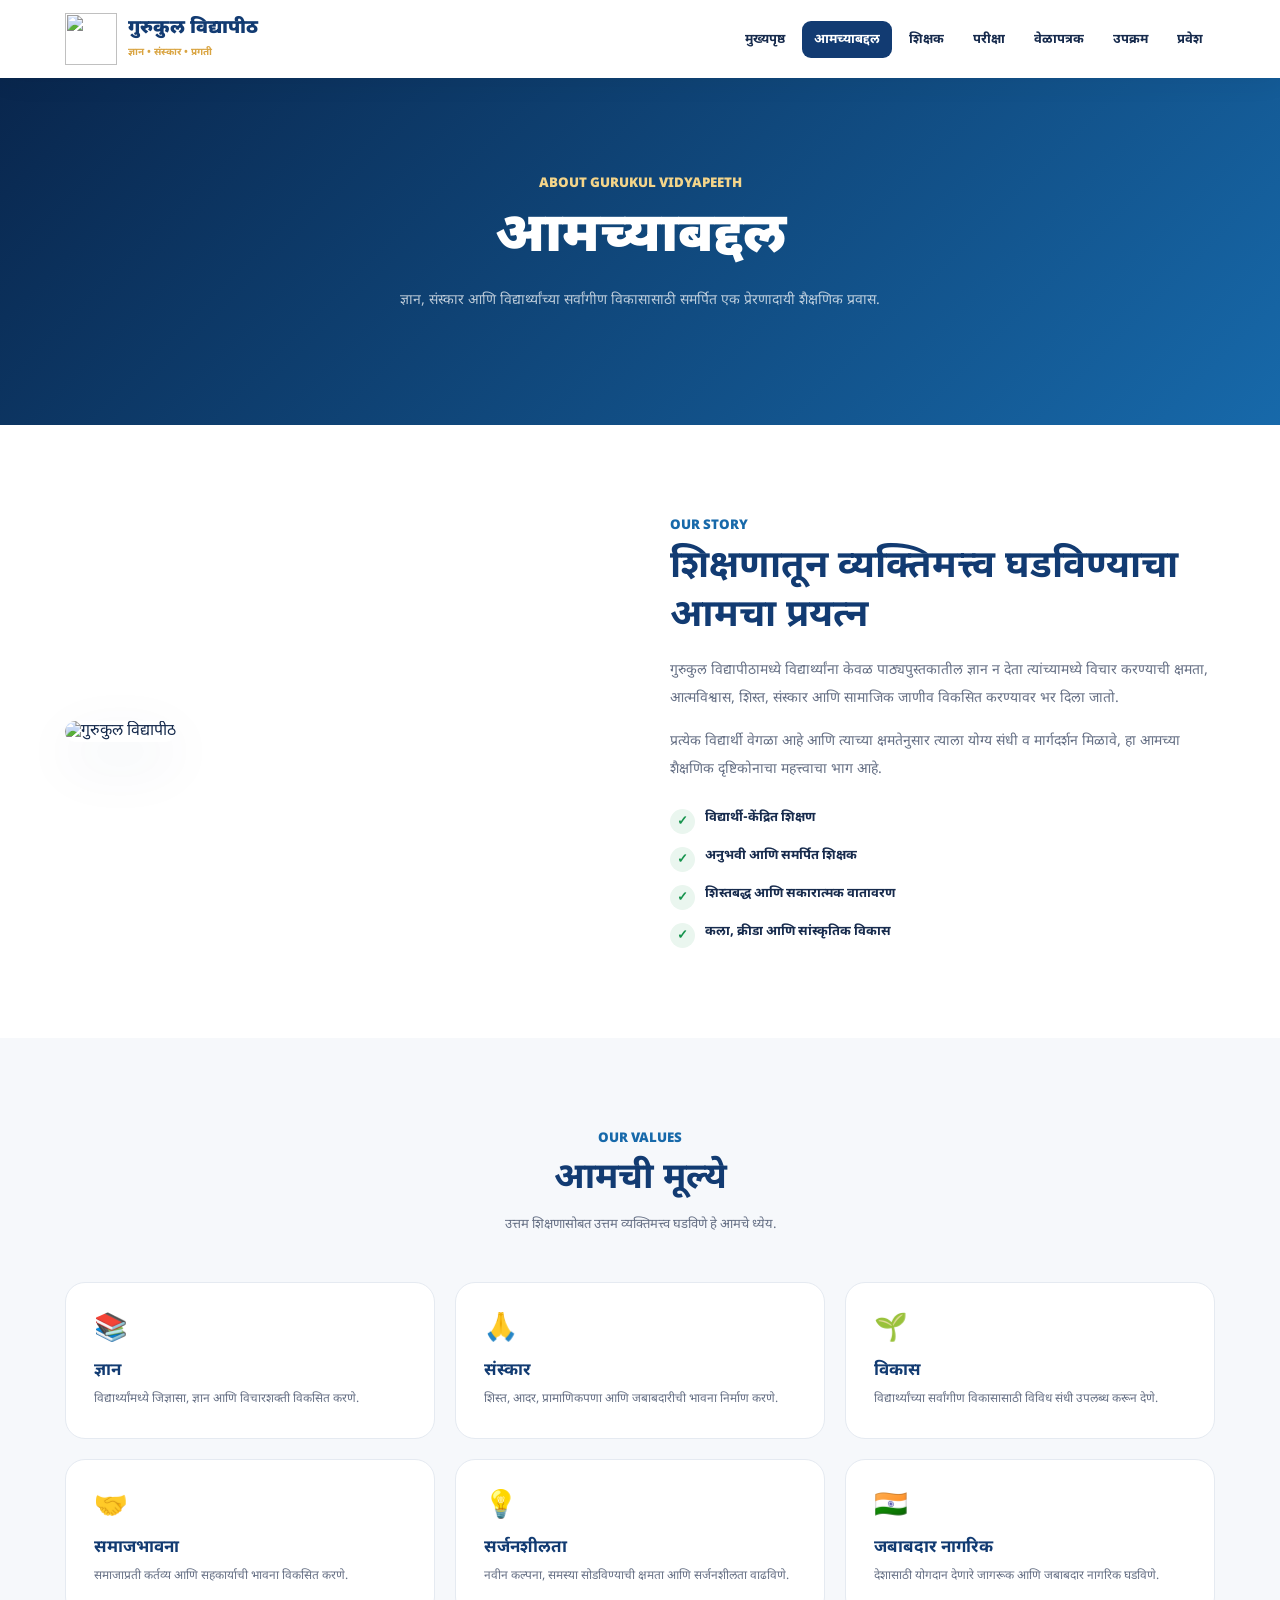
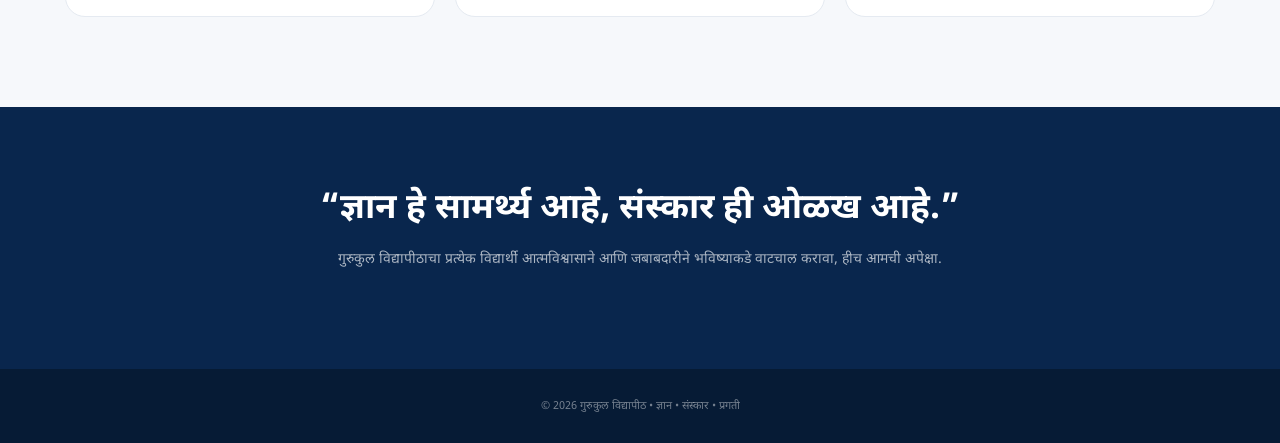
==== about.html @ 1b7b6c36 "Add files via upload" ====
<!DOCTYPE html>
<html lang="mr">
<head>
<meta charset="UTF-8">
<meta name="viewport" content="width=device-width, initial-scale=1.0">
<title>आमच्याबद्दल | गुरुकुल विद्यापीठ</title>
<link href="https://fonts.googleapis.com/css2?family=Noto+Sans+Devanagari:wght@400;500;600;700;800;900&display=swap" rel="stylesheet">

<style>
*{box-sizing:border-box;margin:0;padding:0}
html{scroll-behavior:smooth}
body{font-family:"Noto Sans Devanagari",sans-serif;color:#172b4d;background:#fff}
a{text-decoration:none;color:inherit}
.container{width:min(1150px,92%);margin:auto}
.navbar{height:78px;background:white;display:flex;align-items:center;box-shadow:0 5px 25px #0000000d;position:sticky;top:0;z-index:10}
.nav-inner{width:min(1150px,92%);margin:auto;display:flex;justify-content:space-between;align-items:center}
.brand{display:flex;gap:11px;align-items:center}
.logo{width:52px;height:52px;object-fit:contain}
.brand h1{font-size:19px;color:#123b72;font-weight:900}.brand span{font-size:10px;color:#d9a441;font-weight:700}
.nav{display:flex;gap:5px}.nav a{padding:10px 12px;font-size:13px;font-weight:700}.nav a:hover{color:#1769aa}.nav .active{background:#123b72;color:#fff;border-radius:9px}
.menu{display:none;border:0;background:#edf4fb;padding:10px;border-radius:10px;font-size:21px}
.hero{padding:95px 0;background:linear-gradient(135deg,#09264d,#1769aa);color:white;text-align:center}.hero small{color:#f4d58a;font-weight:900}.hero h2{font-size:55px;margin-top:8px;font-weight:900}.hero p{max-width:650px;margin:15px auto;line-height:1.9;color:#ffffffb8;font-size:14px}
.section{padding:90px 0}.grid{display:grid;grid-template-columns:1fr 1fr;gap:60px;align-items:center}.image{height:480px;width:100%;object-fit:cover;border-radius:25px;box-shadow:0 20px 60px #123b7215}
.content small{color:#1769aa;font-weight:900}.content h2{font-size:38px;color:#123b72;margin-top:8px;line-height:1.3}.content p{font-size:14px;color:#667085;line-height:2;margin-top:15px}
.points{display:grid;gap:13px;margin-top:25px}.point{display:flex;gap:10px;font-size:13px;font-weight:700}.check{width:25px;height:25px;background:#eaf6ef;color:#15934c;border-radius:50%;display:grid;place-items:center;flex:none}
.vision{background:#f6f8fb}.heading{text-align:center;max-width:700px;margin:0 auto 45px}.heading small{color:#1769aa;font-weight:900}.heading h2{font-size:36px;color:#123b72;margin-top:7px}.heading p{font-size:13px;color:#667085;line-height:1.8;margin-top:10px}
.cards{display:grid;grid-template-columns:repeat(3,1fr);gap:20px}.card{background:white;border:1px solid #e5eaf1;border-radius:20px;padding:28px;transition:.3s}.card:hover{transform:translateY(-8px);box-shadow:0 20px 50px #123b7215}.icon{font-size:27px}.card h3{color:#123b72;font-size:17px;margin-top:13px}.card p{color:#667085;font-size:12px;line-height:1.8;margin-top:7px}
.quote{padding:80px 0;background:#09264d;color:white;text-align:center}.quote h2{font-size:35px}.quote p{max-width:700px;margin:15px auto;color:#ffffffa8;line-height:1.9;font-size:14px}
footer{background:#061b35;color:#ffffff70;padding:30px;text-align:center;font-size:11px}
@media(max-width:800px){.nav{display:none;position:absolute;top:78px;left:4%;right:4%;background:white;padding:10px;border-radius:15px;box-shadow:0 20px 50px #0002;flex-direction:column}.nav.open{display:flex}.menu{display:block}.grid{grid-template-columns:1fr}.cards{grid-template-columns:1fr 1fr}}
@media(max-width:550px){.cards{grid-template-columns:1fr}.hero h2{font-size:38px}.section{padding:60px 0}.image{height:350px}.content h2{font-size:30px}}
</style>
</head>

<body>

<header class="navbar">
<div class="nav-inner">
<a href="index.html" class="brand"><img src="images/LOGO.jpg" class="logo"><div><h1>गुरुकुल विद्यापीठ</h1><span>ज्ञान • संस्कार • प्रगती</span></div></a>
<button class="menu" onclick="toggle()">☰</button>
<nav class="nav" id="nav">
<a href="index.html">मुख्यपृष्ठ</a>
<a href="about.html" class="active">आमच्याबद्दल</a>
<a href="teachers.html">शिक्षक</a>
<a href="exams.html">परीक्षा</a>
<a href="timetable.html">वेळापत्रक</a>
<a href="events.html">उपक्रम</a>
<a href="admission.html">प्रवेश</a>
</nav>
</div>
</header>

<section class="hero">
<div class="container">
<small>ABOUT GURUKUL VIDYAPEETH</small>
<h2>आमच्याबद्दल</h2>
<p>ज्ञान, संस्कार आणि विद्यार्थ्यांच्या सर्वांगीण विकासासाठी समर्पित एक प्रेरणादायी शैक्षणिक प्रवास.</p>
</div>
</section>

<section class="section">
<div class="container">
<div class="grid">

<div>
<img src="images/t5.jpeg" class="image" alt="गुरुकुल विद्यापीठ">
</div>

<div class="content">
<small>OUR STORY</small>
<h2>शिक्षणातून व्यक्तिमत्त्व घडविण्याचा आमचा प्रयत्न</h2>
<p>
गुरुकुल विद्यापीठामध्ये विद्यार्थ्यांना केवळ पाठ्यपुस्तकातील ज्ञान न देता त्यांच्यामध्ये विचार करण्याची क्षमता, आत्मविश्वास, शिस्त, संस्कार आणि सामाजिक जाणीव विकसित करण्यावर भर दिला जातो.
</p>
<p>
प्रत्येक विद्यार्थी वेगळा आहे आणि त्याच्या क्षमतेनुसार त्याला योग्य संधी व मार्गदर्शन मिळावे, हा आमच्या शैक्षणिक दृष्टिकोनाचा महत्त्वाचा भाग आहे.
</p>

<div class="points">
<div class="point"><span class="check">✓</span> विद्यार्थी-केंद्रित शिक्षण</div>
<div class="point"><span class="check">✓</span> अनुभवी आणि समर्पित शिक्षक</div>
<div class="point"><span class="check">✓</span> शिस्तबद्ध आणि सकारात्मक वातावरण</div>
<div class="point"><span class="check">✓</span> कला, क्रीडा आणि सांस्कृतिक विकास</div>
</div>
</div>

</div>
</div>
</section>

<section class="section vision">
<div class="container">

<div class="heading">
<small>OUR VALUES</small>
<h2>आमची मूल्ये</h2>
<p>उत्तम शिक्षणासोबत उत्तम व्यक्तिमत्त्व घडविणे हे आमचे ध्येय.</p>
</div>

<div class="cards">

<div class="card"><div class="icon">📚</div><h3>ज्ञान</h3><p>विद्यार्थ्यांमध्ये जिज्ञासा, ज्ञान आणि विचारशक्ती विकसित करणे.</p></div>
<div class="card"><div class="icon">🙏</div><h3>संस्कार</h3><p>शिस्त, आदर, प्रामाणिकपणा आणि जबाबदारीची भावना निर्माण करणे.</p></div>
<div class="card"><div class="icon">🌱</div><h3>विकास</h3><p>विद्यार्थ्यांच्या सर्वांगीण विकासासाठी विविध संधी उपलब्ध करून देणे.</p></div>
<div class="card"><div class="icon">🤝</div><h3>समाजभावना</h3><p>समाजाप्रती कर्तव्य आणि सहकार्याची भावना विकसित करणे.</p></div>
<div class="card"><div class="icon">💡</div><h3>सर्जनशीलता</h3><p>नवीन कल्पना, समस्या सोडविण्याची क्षमता आणि सर्जनशीलता वाढविणे.</p></div>
<div class="card"><div class="icon">🇮🇳</div><h3>जबाबदार नागरिक</h3><p>देशासाठी योगदान देणारे जागरूक आणि जबाबदार नागरिक घडविणे.</p></div>

</div>
</div>
</section>

<section class="quote">
<div class="container">
<h2>“ज्ञान हे सामर्थ्य आहे, संस्कार ही ओळख आहे.”</h2>
<p>गुरुकुल विद्यापीठाचा प्रत्येक विद्यार्थी आत्मविश्वासाने आणि जबाबदारीने भविष्याकडे वाटचाल करावा, हीच आमची अपेक्षा.</p>
</div>
</section>

<footer>© 2026 गुरुकुल विद्यापीठ • ज्ञान • संस्कार • प्रगती</footer>

<script>
function toggle(){document.getElementById("nav").classList.toggle("open")}
</script>
</body>
</html>
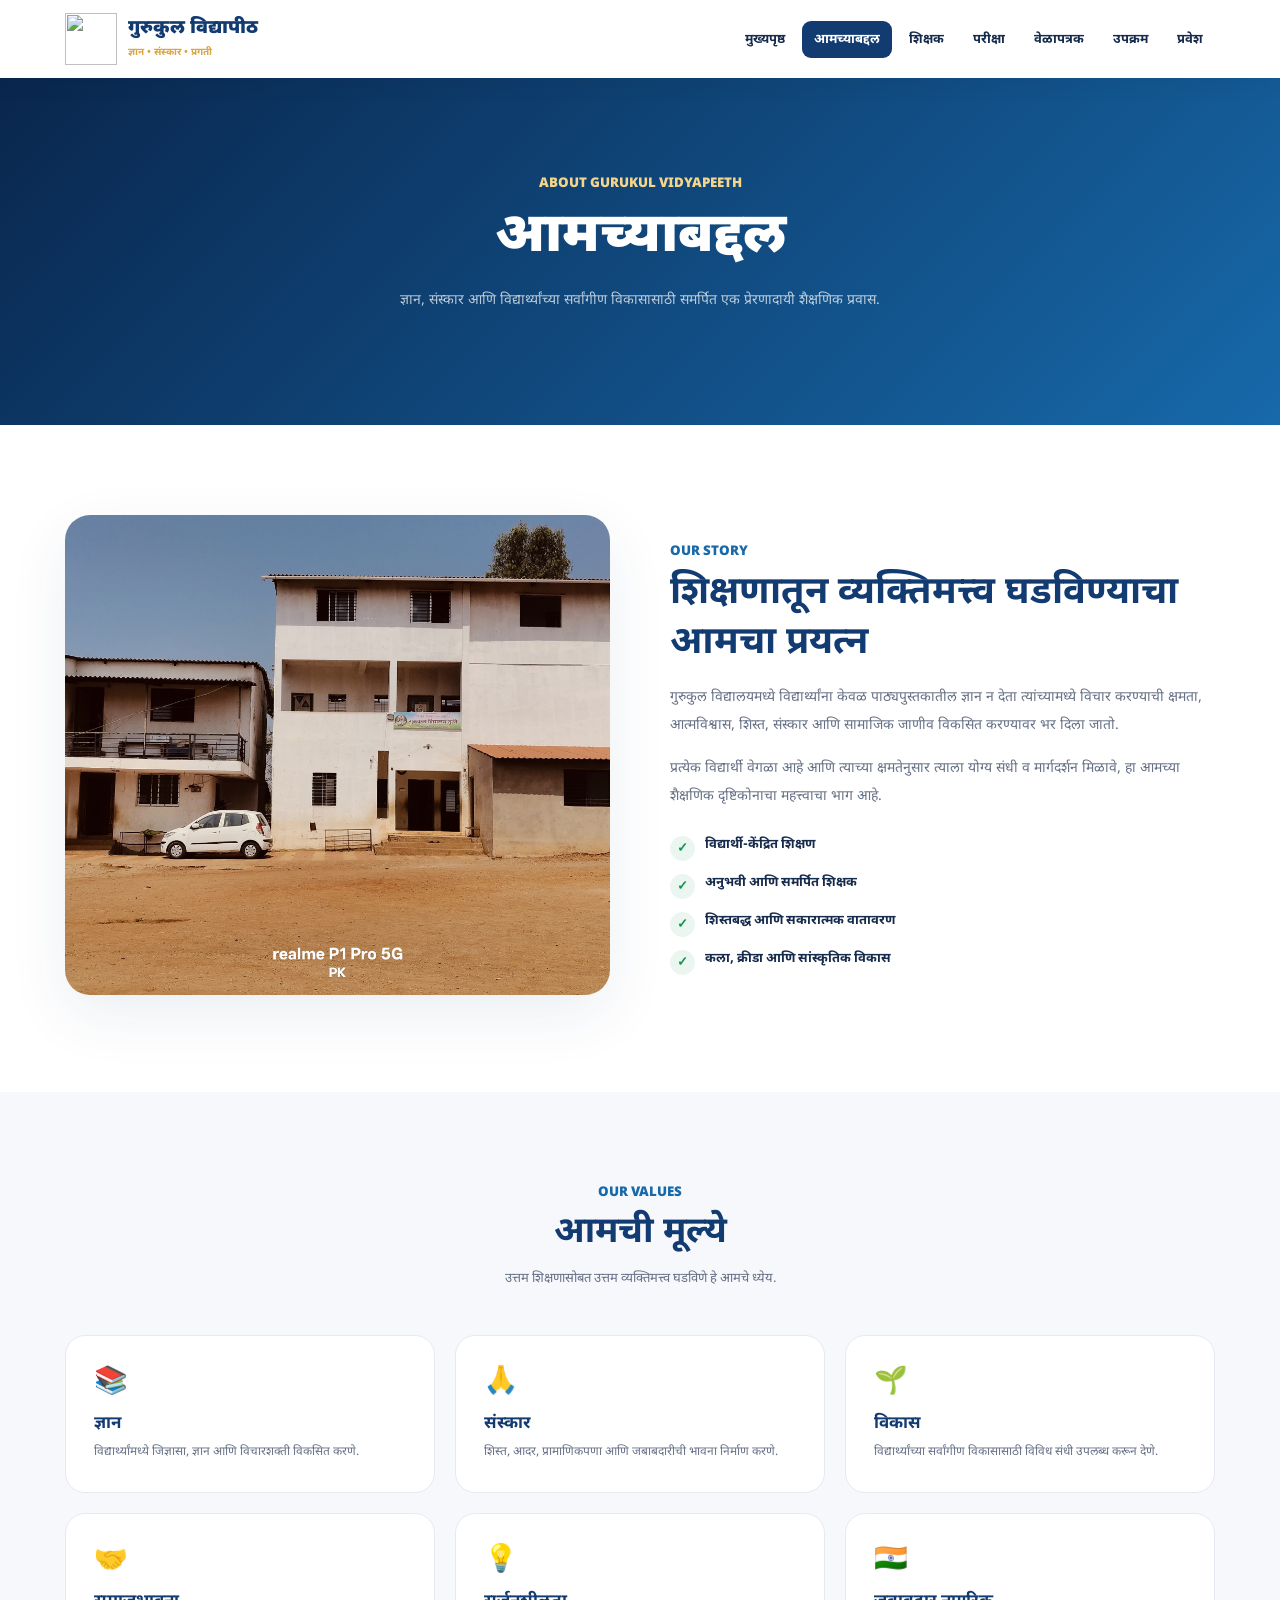
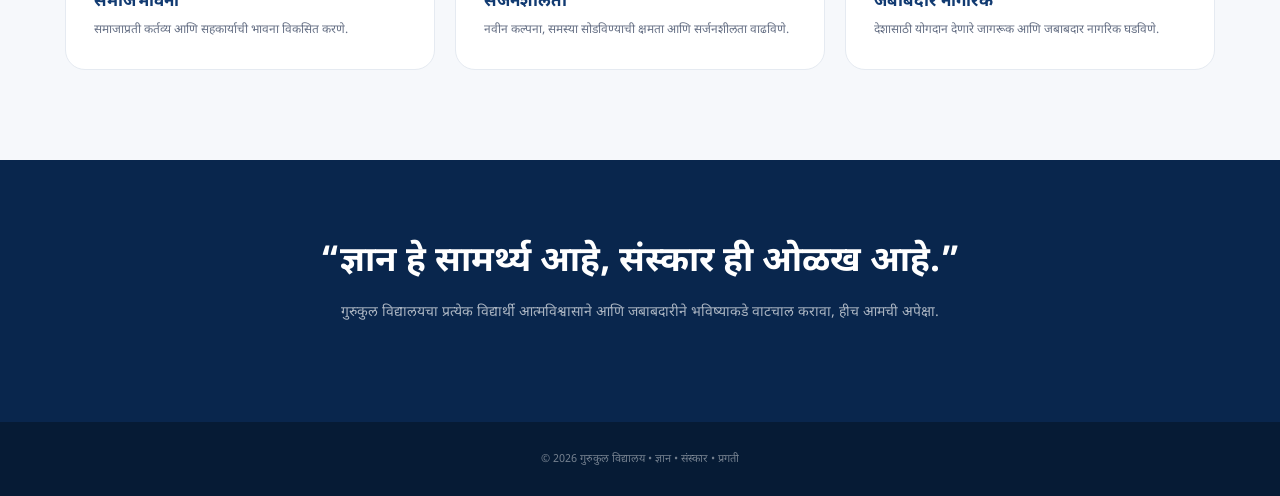
==== commit bec0289e: "Update about.html" ====
--- a/about.html
+++ b/about.html
@@ -4,7 +4,7 @@
 <head>
 <meta charset="UTF-8">
 <meta name="viewport" content="width=device-width, initial-scale=1.0">
-<title>आमच्याबद्दल | गुरुकुल विद्यापीठ</title>
+<title>आमच्याबद्दल | गुरुकुल विद्यालय</title>
 <link href="https://fonts.googleapis.com/css2?family=Noto+Sans+Devanagari:wght@400;500;600;700;800;900&display=swap" rel="stylesheet">
 
 <style>
@@ -71,7 +71,7 @@
 <small>OUR STORY</small>
 <h2>शिक्षणातून व्यक्तिमत्त्व घडविण्याचा आमचा प्रयत्न</h2>
 <p>
-गुरुकुल विद्यापीठामध्ये विद्यार्थ्यांना केवळ पाठ्यपुस्तकातील ज्ञान न देता त्यांच्यामध्ये विचार करण्याची क्षमता, आत्मविश्वास, शिस्त, संस्कार आणि सामाजिक जाणीव विकसित करण्यावर भर दिला जातो.
+गुरुकुल विद्यालयमध्ये विद्यार्थ्यांना केवळ पाठ्यपुस्तकातील ज्ञान न देता त्यांच्यामध्ये विचार करण्याची क्षमता, आत्मविश्वास, शिस्त, संस्कार आणि सामाजिक जाणीव विकसित करण्यावर भर दिला जातो.
 </p>
 <p>
 प्रत्येक विद्यार्थी वेगळा आहे आणि त्याच्या क्षमतेनुसार त्याला योग्य संधी व मार्गदर्शन मिळावे, हा आमच्या शैक्षणिक दृष्टिकोनाचा महत्त्वाचा भाग आहे.
@@ -114,11 +114,11 @@
 <section class="quote">
 <div class="container">
 <h2>“ज्ञान हे सामर्थ्य आहे, संस्कार ही ओळख आहे.”</h2>
-<p>गुरुकुल विद्यापीठाचा प्रत्येक विद्यार्थी आत्मविश्वासाने आणि जबाबदारीने भविष्याकडे वाटचाल करावा, हीच आमची अपेक्षा.</p>
+<p>गुरुकुल विद्यालयचा प्रत्येक विद्यार्थी आत्मविश्वासाने आणि जबाबदारीने भविष्याकडे वाटचाल करावा, हीच आमची अपेक्षा.</p>
 </div>
 </section>
 
-<footer>© 2026 गुरुकुल विद्यापीठ • ज्ञान • संस्कार • प्रगती</footer>
+<footer>© 2026 गुरुकुल विद्यालय • ज्ञान • संस्कार • प्रगती</footer>
 
 <script>
 function toggle(){document.getElementById("nav").classList.toggle("open")}
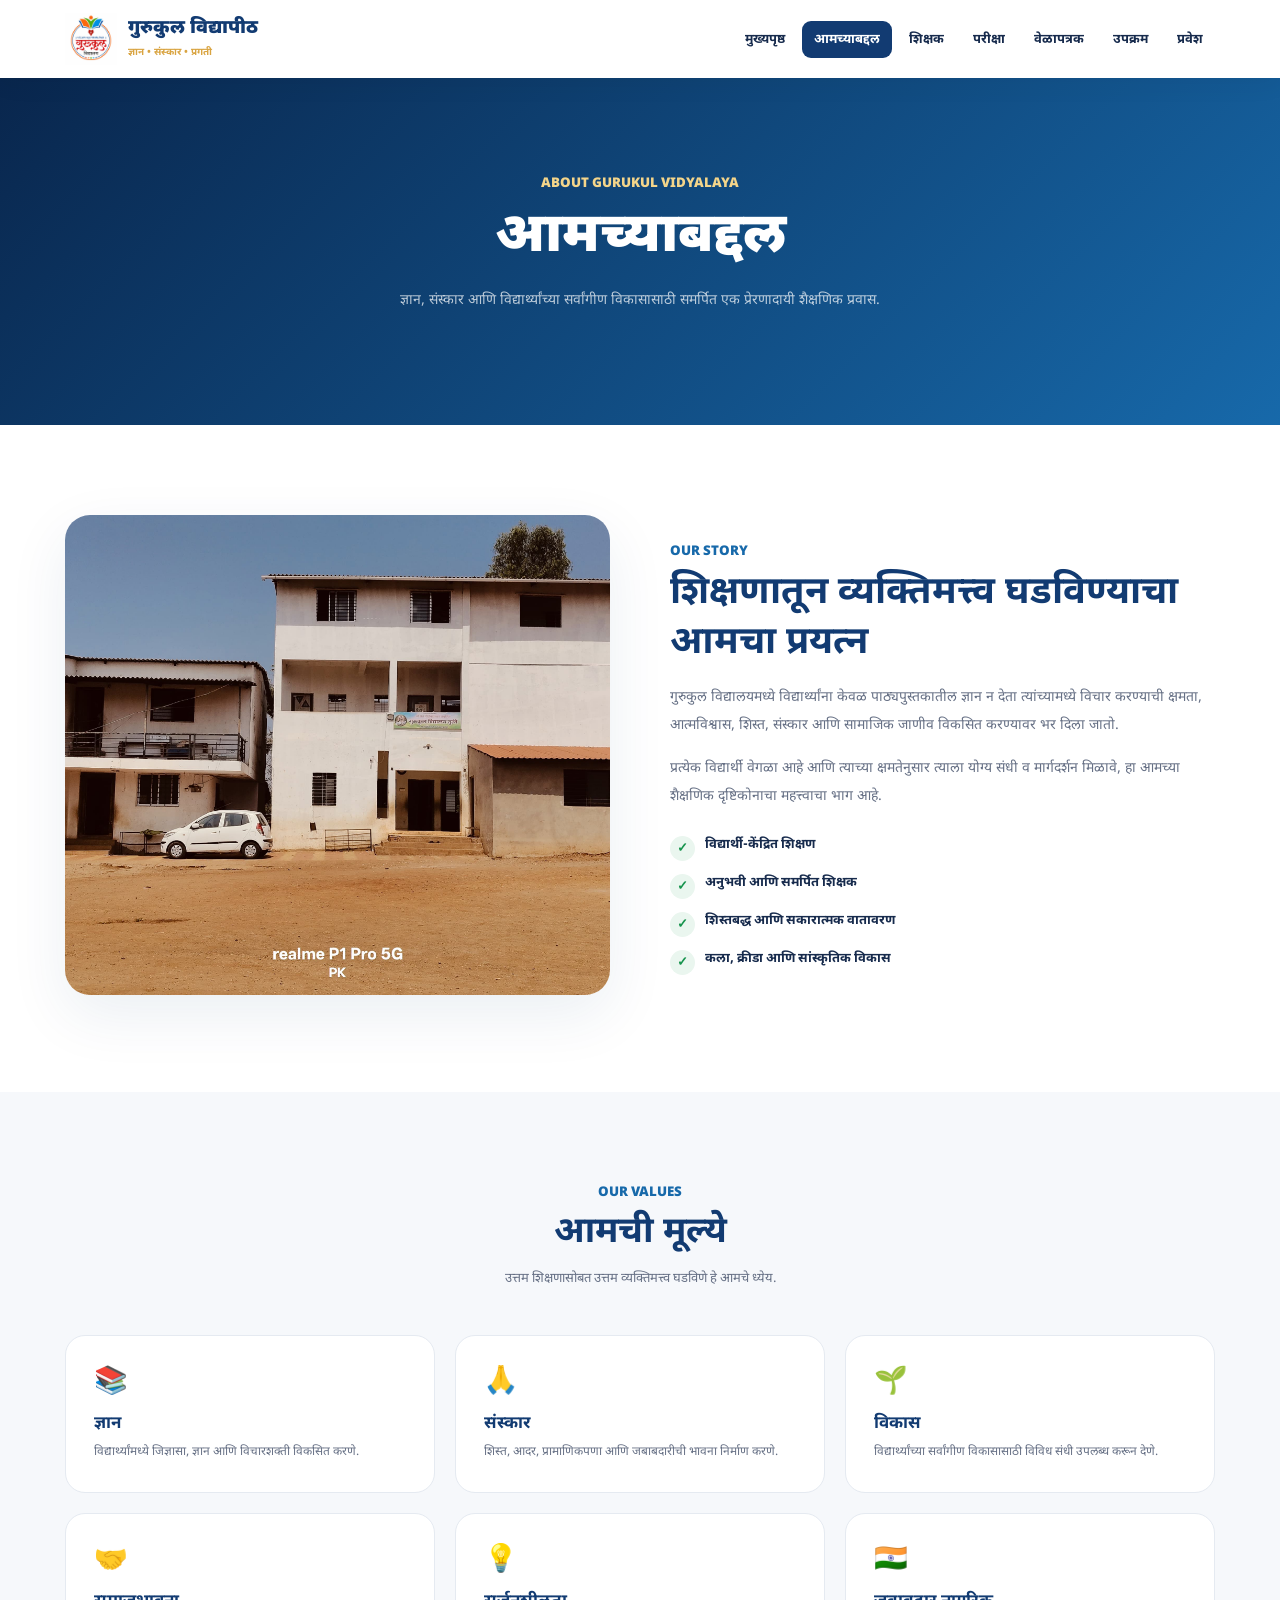
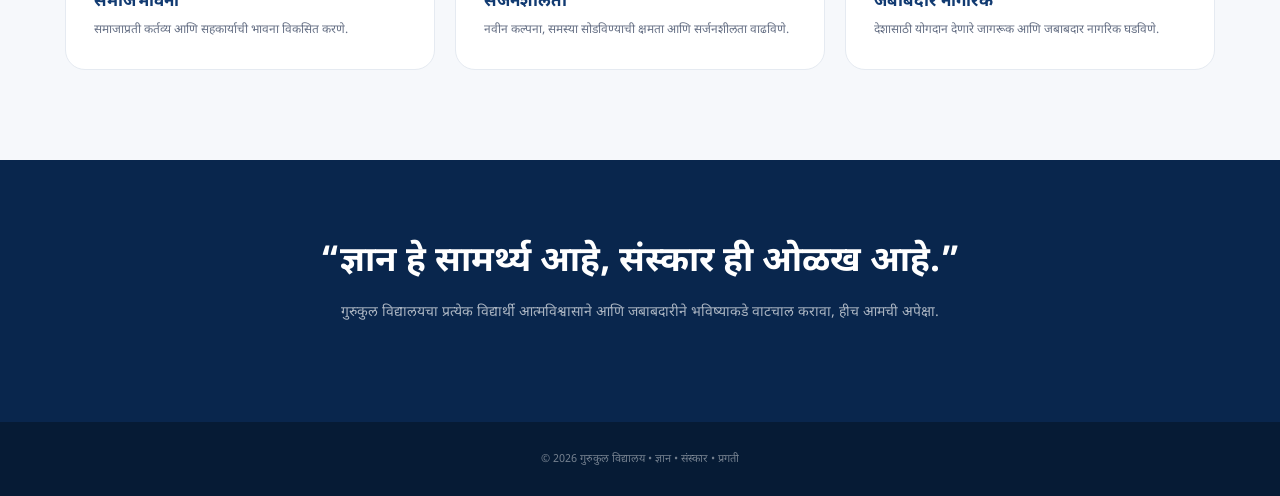
==== commit 770941d1: "Update about.html" ====
--- a/about.html
+++ b/about.html
@@ -37,7 +37,7 @@
 
 <header class="navbar">
 <div class="nav-inner">
-<a href="index.html" class="brand"><img src="images/LOGO.jpg" class="logo"><div><h1>गुरुकुल विद्यापीठ</h1><span>ज्ञान • संस्कार • प्रगती</span></div></a>
+<a href="index.html" class="brand"><img src="images/logo.jpeg" class="logo"><div><h1>गुरुकुल विद्यापीठ</h1><span>ज्ञान • संस्कार • प्रगती</span></div></a>
 <button class="menu" onclick="toggle()">☰</button>
 <nav class="nav" id="nav">
 <a href="index.html">मुख्यपृष्ठ</a>
@@ -53,7 +53,7 @@
 
 <section class="hero">
 <div class="container">
-<small>ABOUT GURUKUL VIDYAPEETH</small>
+<small>ABOUT GURUKUL VIDYALAYA</small>
 <h2>आमच्याबद्दल</h2>
 <p>ज्ञान, संस्कार आणि विद्यार्थ्यांच्या सर्वांगीण विकासासाठी समर्पित एक प्रेरणादायी शैक्षणिक प्रवास.</p>
 </div>
@@ -64,7 +64,7 @@
 <div class="grid">
 
 <div>
-<img src="images/t5.jpeg" class="image" alt="गुरुकुल विद्यापीठ">
+<img src="images/t5.jpeg" class="image" alt="गुरुकुल विद्यालय">
 </div>
 
 <div class="content">
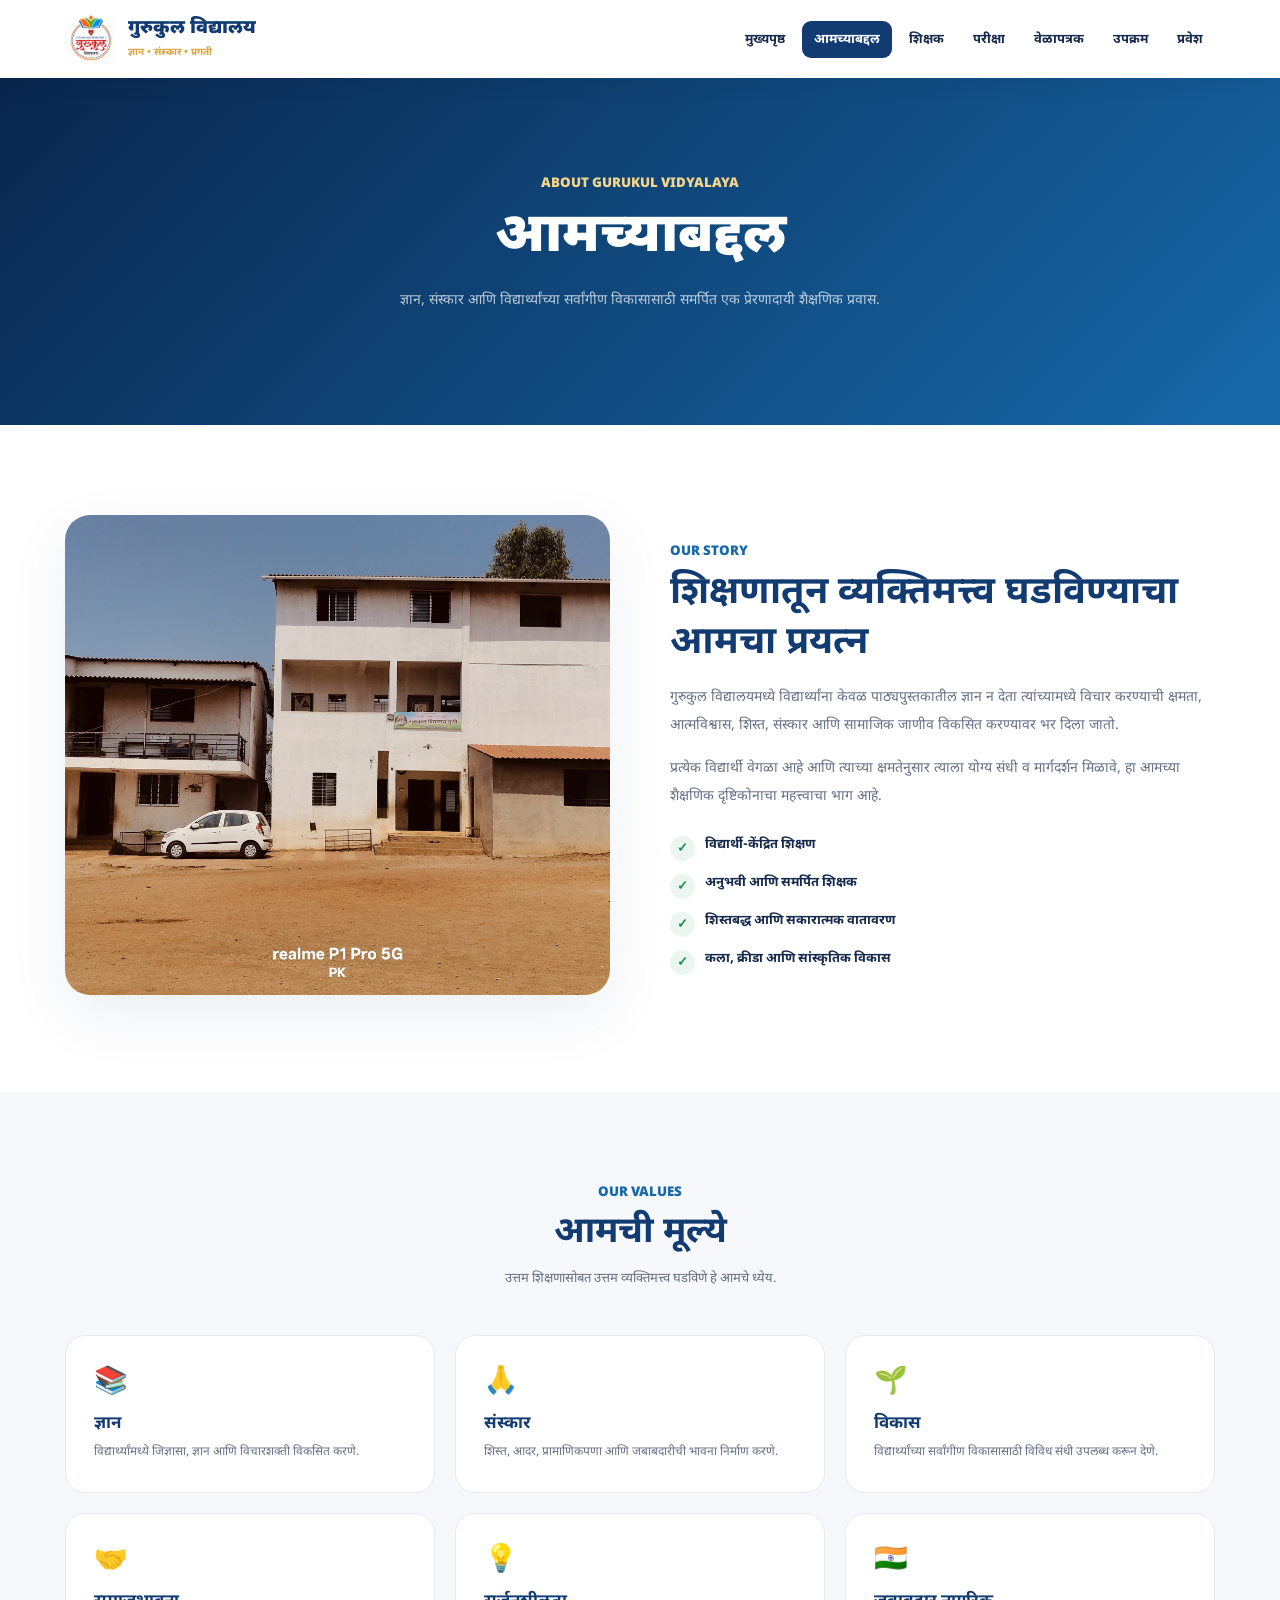
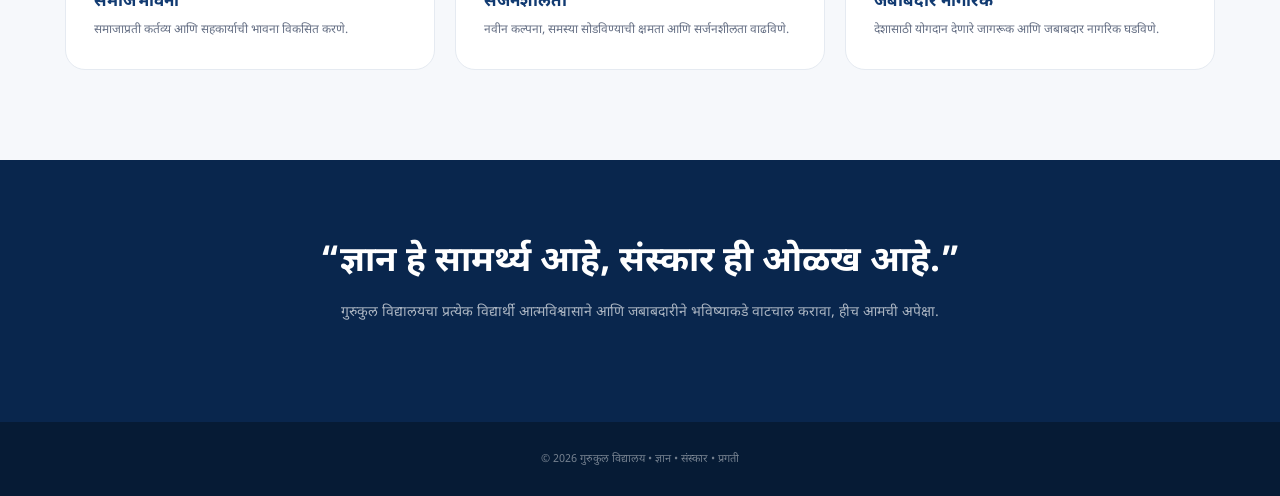
==== commit 3041c37a: "Update about.html" ====
--- a/about.html
+++ b/about.html
@@ -37,7 +37,7 @@
 
 <header class="navbar">
 <div class="nav-inner">
-<a href="index.html" class="brand"><img src="images/logo.jpeg" class="logo"><div><h1>गुरुकुल विद्यापीठ</h1><span>ज्ञान • संस्कार • प्रगती</span></div></a>
+<a href="index.html" class="brand"><img src="images/logo.jpeg" class="logo"><div><h1>गुरुकुल विद्यालय</h1><span>ज्ञान • संस्कार • प्रगती</span></div></a>
 <button class="menu" onclick="toggle()">☰</button>
 <nav class="nav" id="nav">
 <a href="index.html">मुख्यपृष्ठ</a>
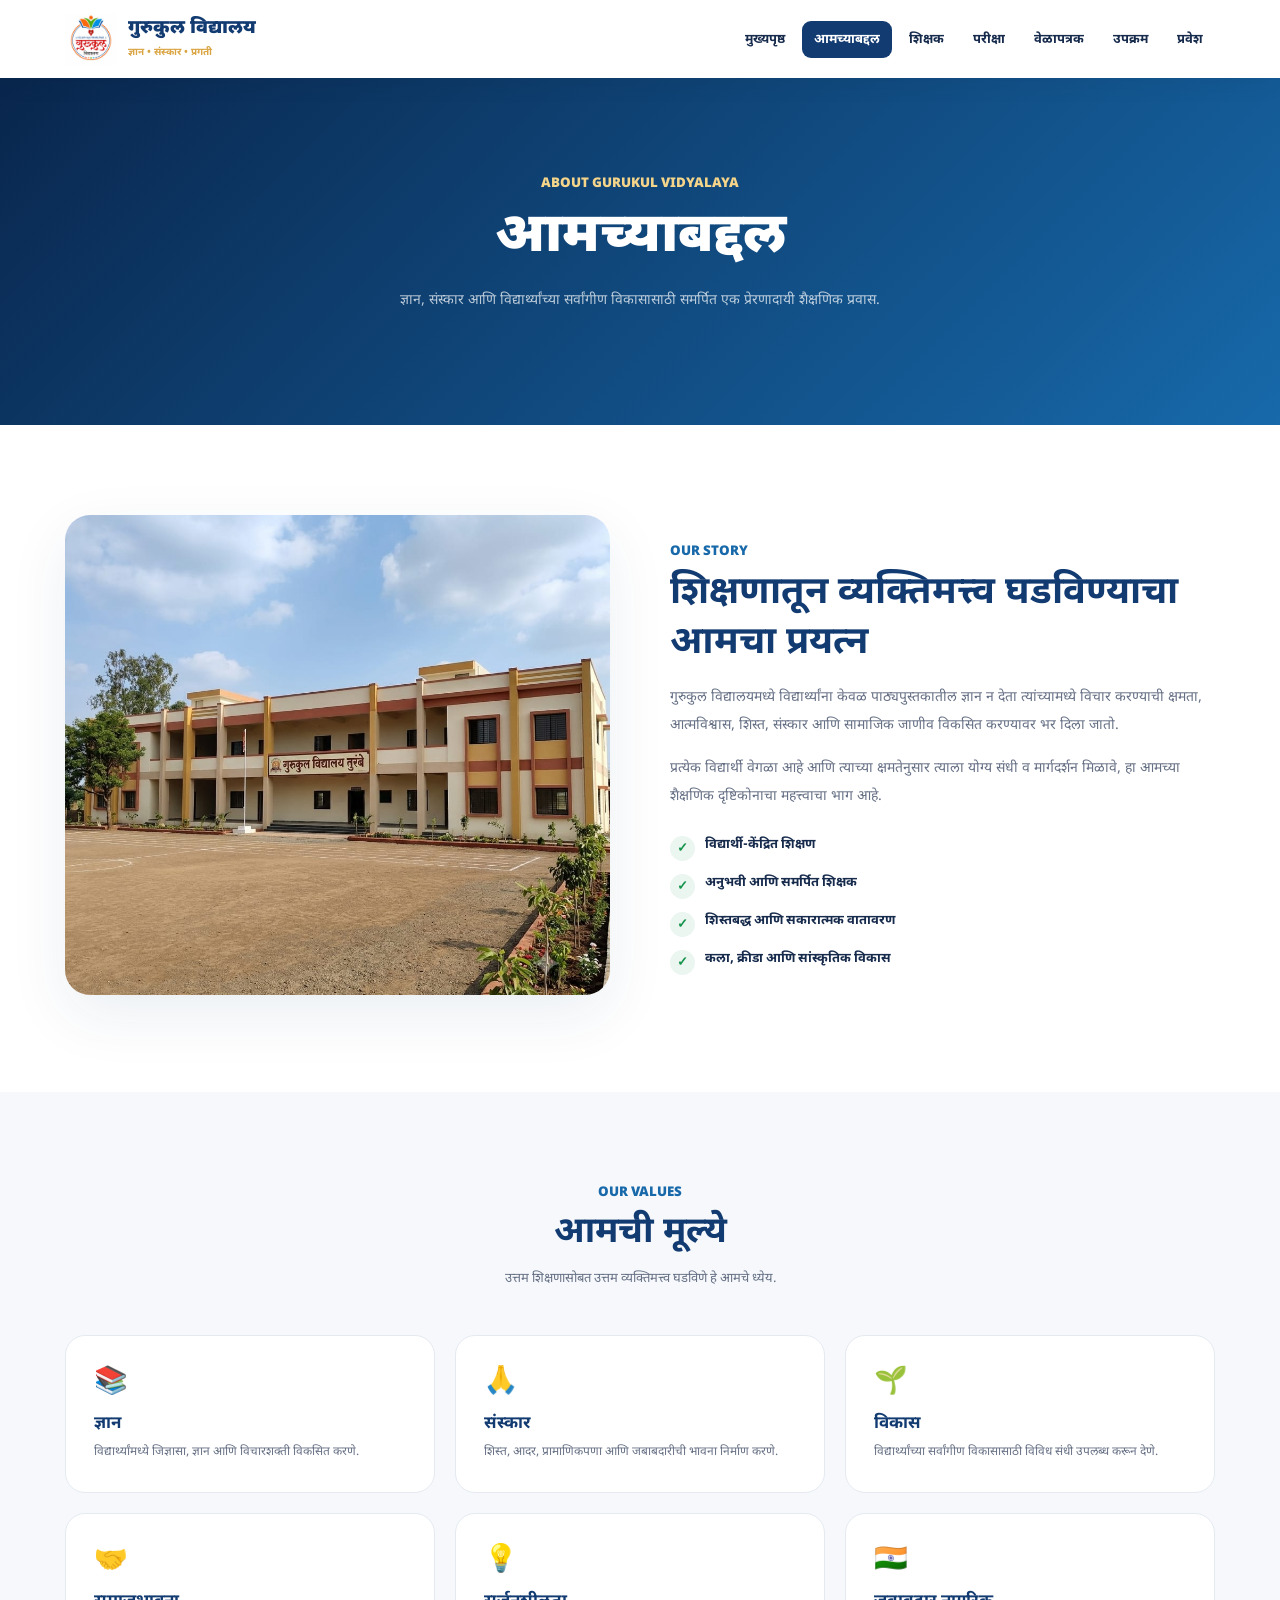
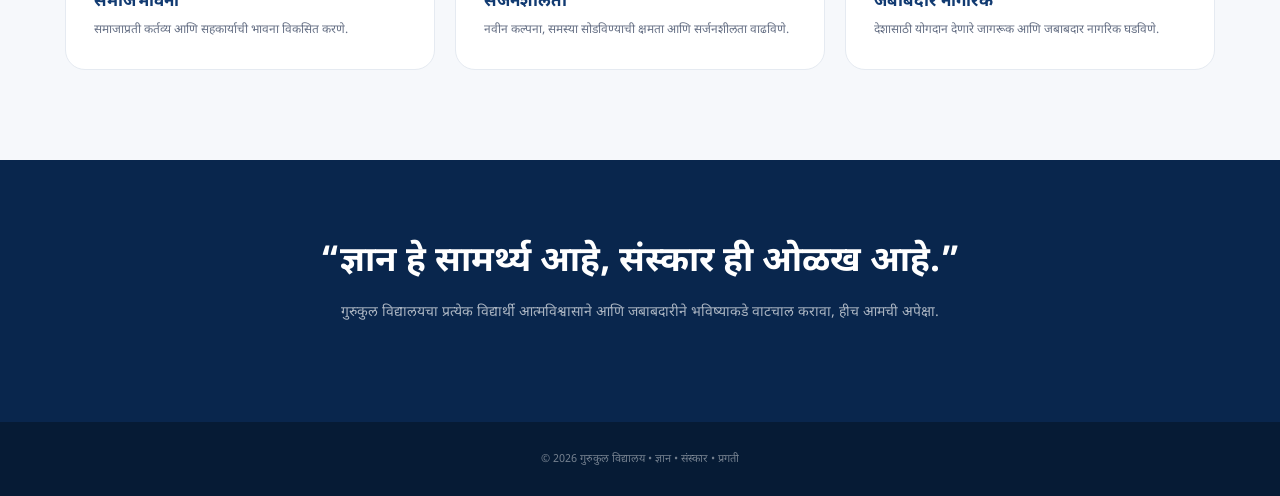
==== commit 5c6876f8: "Update about.html" ====
--- a/about.html
+++ b/about.html
@@ -64,7 +64,7 @@
 <div class="grid">
 
 <div>
-<img src="images/t5.jpeg" class="image" alt="गुरुकुल विद्यालय">
+<img src="images/t13.jpeg" class="image" alt="गुरुकुल विद्यालय">
 </div>
 
 <div class="content">
